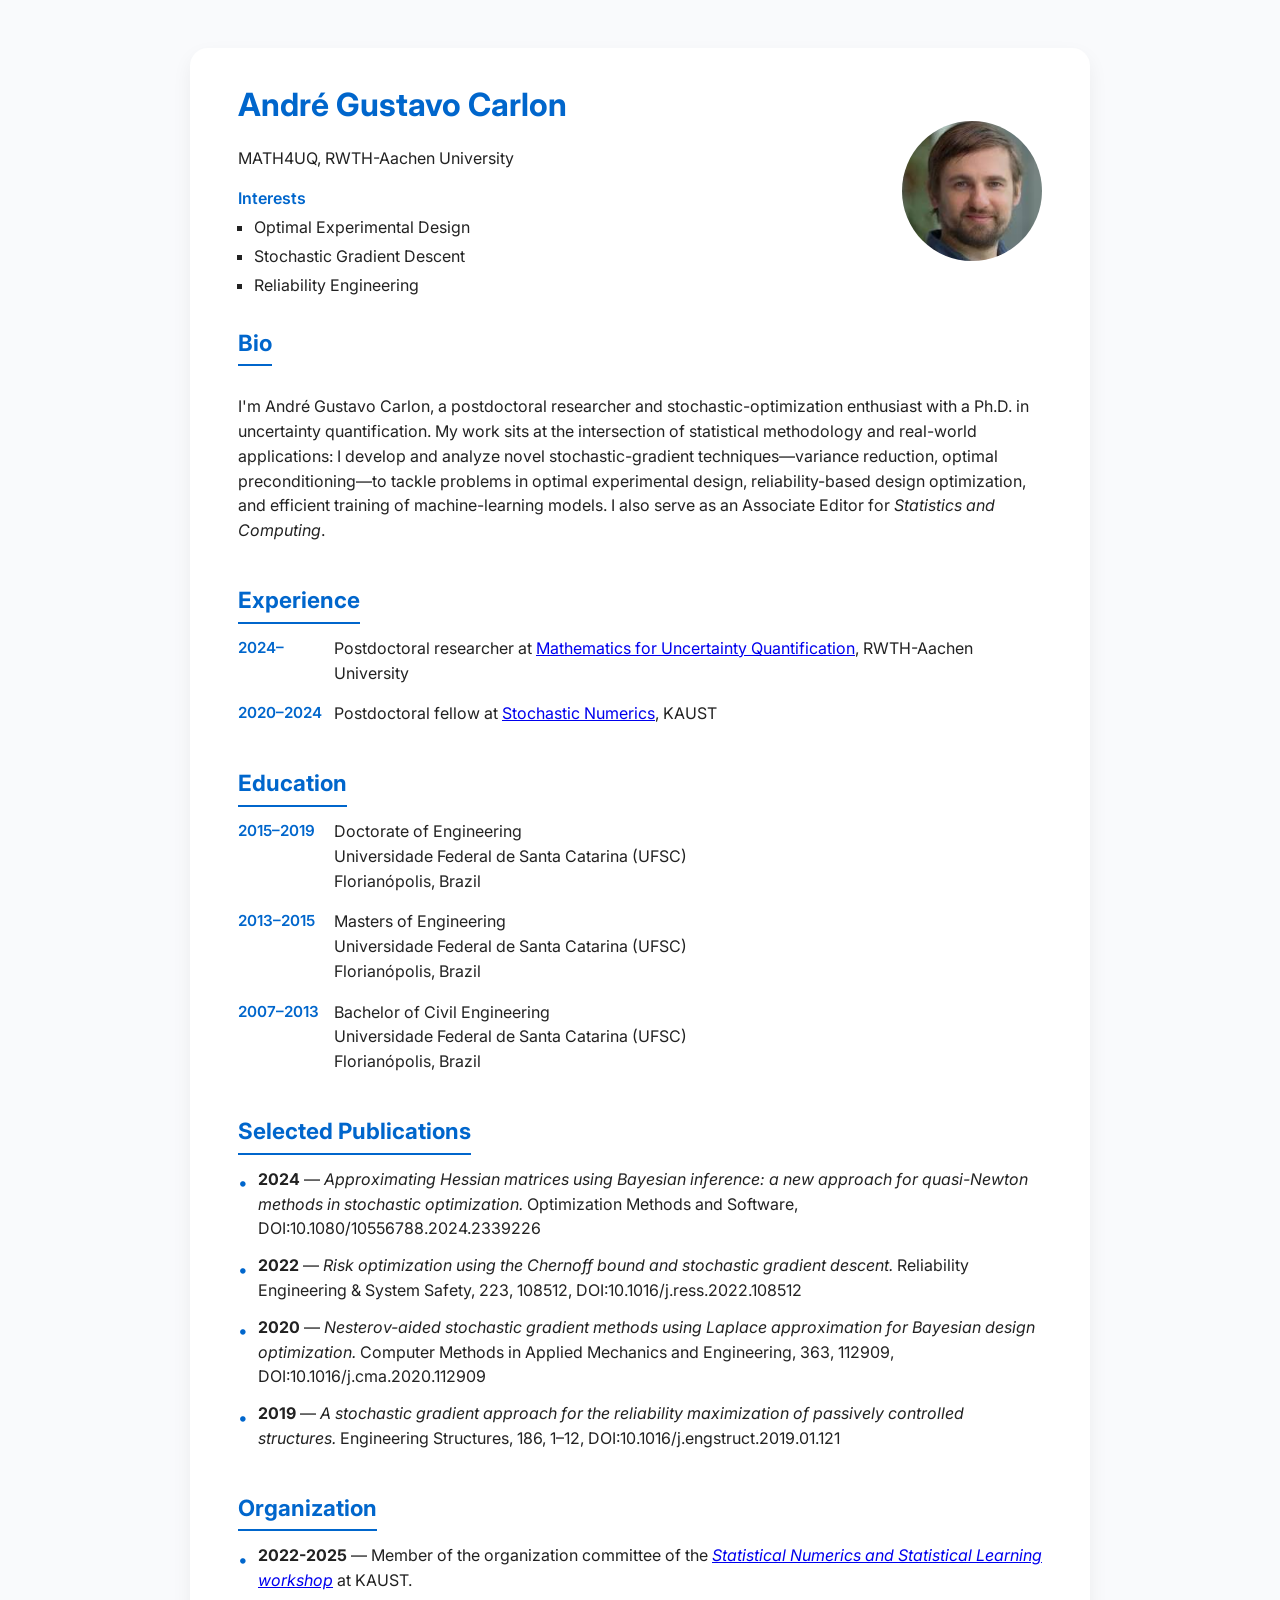
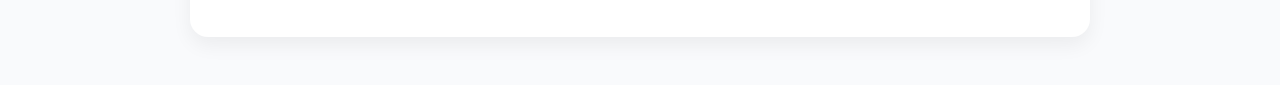
==== index.html @ 10fe613f "Updated!" ====
<!DOCTYPE html>
<html lang="en">
<head>
  <meta charset="UTF-8">
  <title>André Gustavo Carlon</title>
  <link rel="preconnect" href="https://fonts.googleapis.com">
  <link rel="preconnect" href="https://fonts.gstatic.com" crossorigin>
  <link href="https://fonts.googleapis.com/css2?family=Inter:wght@300;400;600&display=swap" rel="stylesheet">
  <style>
    :root {
      --accent: #0066cc;
      --bg: #f9fafc;
      --text: #222;
    }

    * { box-sizing: border-box; }

    body {
      margin: 0;
      font-family: 'Inter', Arial, sans-serif;
      background: var(--bg);
      color: var(--text);
      line-height: 1.55;
    }

    .card {
      max-width: 900px;
      margin: 3rem auto;
      background: #fff;
      padding: 2rem 3rem;
      border-radius: 18px;
      box-shadow: 0 8px 20px rgba(0,0,0,0.06);
    }

    header {
      display: flex;
      align-items: center;
      justify-content: space-between;
      flex-wrap: wrap;
      gap: 1.25rem;
    }

    header img {
      border-radius: 50%;
      width: 140px;
      height: 140px;
      object-fit: cover;
      flex-shrink: 0;
    }

    h1 {
      margin: 0;
      font-size: 2rem;
      color: var(--accent);
    }

    h2 {
      margin-top: 1.5rem;
      margin-bottom: 0.75rem;
      font-size: 1.4rem;
      color: var(--accent);
      border-bottom: 2px solid var(--accent);
      display: inline-block;
      padding-bottom: 0.25rem;
    }

    section:first-of-type h2 {
      margin-top: 0;
    }

    h3.subhead {
      margin: 0.75rem 0 0.25rem;
      font-size: 1rem;
      font-weight: 600;
      color: var(--accent);
    }

    ul.fields {
      margin: 0;
      padding-left: 1rem;
      list-style: square;
    }

    ul.fields li {
      margin: 0.25rem 0;
    }

    section.about {
      margin-top: 1.5rem;
    }

    section.papers ul {
      list-style: none;
      padding: 0;
      margin: 0;
    }

    section.papers li {
      margin-bottom: 0.75rem;
      position: relative;
      padding-left: 1.25rem;
    }

    section.papers li::before {
      content: "\2022";
      position: absolute;
      left: 0;
      top: 0.15rem;
      color: var(--accent);
      font-size: 1.1rem;
    }

    a.doi {
      text-decoration: none;
      color: inherit;
    }

    a.doi:hover {
      color: var(--accent);
      text-decoration: underline;
    }

    section {
      margin-top: 1rem;
    }

    section.experience ul {
      list-style: none;
      padding: 0;
      margin: 0;
    }

    section.experience li {
      margin-bottom: 1rem;
      position: relative;
      padding-left: 6rem;
    }

    section.experience .year {
      position: absolute;
      left: 0;
      top: 0;
      color: var(--accent);
      font-weight: 600;
      font-size: 0.95rem;
    }
  </style>
</head>
<body>
  <div class="card">
    <header>
      <div>
        <h1>André Gustavo Carlon</h1>
        <p>MATH4UQ, RWTH-Aachen University</p>
        <h3 class="subhead">Interests</h3>
        <ul class="fields">
          <li>Optimal Experimental Design</li>
          <li>Stochastic Gradient Descent</li>
          <li>Reliability Engineering</li>
        </ul>
      </div>
      <img src="profile.jpg" alt="Profile photo">
    </header>

    <section class="about">
      <h2>Bio</h2>
      <p>I'm André Gustavo Carlon, a postdoctoral researcher and stochastic-optimization enthusiast with a Ph.D. in uncertainty quantification. My work sits at the intersection of statistical methodology and real-world applications: I develop and analyze novel stochastic-gradient techniques—variance reduction, optimal preconditioning—to tackle problems in optimal experimental design, reliability-based design optimization, and efficient training of machine-learning models. I also serve as an Associate Editor for <em>Statistics and Computing</em>.</p>
    </section>

    <section class="experience">
      <h2>Experience</h2>
      <ul>
        <li>
          <span class="year">2024–</span>
          Postdoctoral researcher at <a href="https://www.uq.rwth-aachen.de/cms/~eibnp/uq/?lidx=1" target="_blank" rel="noopener noreferrer">Mathematics for Uncertainty Quantification</a>, RWTH-Aachen University
        </li>
        <li>
          <span class="year">2020–2024</span>
          Postdoctoral fellow at <a href="https://stochnum.kaust.edu.sa/" target="_blank" rel="noopener noreferrer">Stochastic Numerics</a>, KAUST
        </li>
      </ul>
    </section>

    <section class="experience">
      <h2>Education</h2>
      <ul>
        <li>
          <span class="year">2015–2019</span>
          Doctorate of Engineering<br>
          Universidade Federal de Santa Catarina (UFSC)<br>
          Florianópolis, Brazil
        </li>
        <li>
          <span class="year">2013–2015</span>
          Masters of Engineering<br>
          Universidade Federal de Santa Catarina (UFSC)<br>
          Florianópolis, Brazil
        </li>
        <li>
          <span class="year">2007–2013</span>
          Bachelor of Civil Engineering<br>
          Universidade Federal de Santa Catarina (UFSC)<br>
          Florianópolis, Brazil
        </li>
      </ul>
    </section>

    <section class="papers">
      <h2>Selected Publications</h2>
      <ul>
        <li><strong>2024</strong> — <em>Approximating Hessian matrices using Bayesian inference: a new approach for quasi-Newton methods in stochastic optimization.</em> <span class="journal">Optimization Methods and Software</span>, <a class="doi" href="https://doi.org/10.1080/10556788.2024.2339226" target="_blank" rel="noopener noreferrer">DOI:10.1080/10556788.2024.2339226</a></li>
        <li><strong>2022</strong> — <em>Risk optimization using the Chernoff bound and stochastic gradient descent.</em> <span class="journal">Reliability Engineering &amp; System Safety</span>, 223, 108512, <a class="doi" href="https://doi.org/10.1016/j.ress.2022.108512" target="_blank" rel="noopener noreferrer">DOI:10.1016/j.ress.2022.108512</a></li>
        <li><strong>2020</strong> — <em>Nesterov-aided stochastic gradient methods using Laplace approximation for Bayesian design optimization.</em> <span class="journal">Computer Methods in Applied Mechanics and Engineering</span>, 363, 112909, <a class="doi" href="https://doi.org/10.1016/j.cma.2020.112909" target="_blank" rel="noopener noreferrer">DOI:10.1016/j.cma.2020.112909</a></li>
        <li><strong>2019</strong> — <em>A stochastic gradient approach for the reliability maximization of passively controlled structures.</em> <span class="journal">Engineering Structures</span>, 186, 1–12, <a class="doi" href="https://doi.org/10.1016/j.engstruct.2019.01.121" target="_blank" rel="noopener noreferrer">DOI:10.1016/j.engstruct.2019.01.121</a></li>
      </ul>
    </section>

    <section class="papers">
      <h2>Organization</h2>
      <ul>
        <li><strong>2022-2025</strong> — Member of the organization committee of the <a href="https://cemse.kaust.edu.sa/events/by-type/workshop/2025/05/18/stochastic-numerics-and-statistical-learning-theory-and" target="_blank" rel="noopener noreferrer"><em>Statistical Numerics and Statistical Learning workshop</em></a> at KAUST.</li>
      </ul>
    </section>
  </div>
</body>
</html>
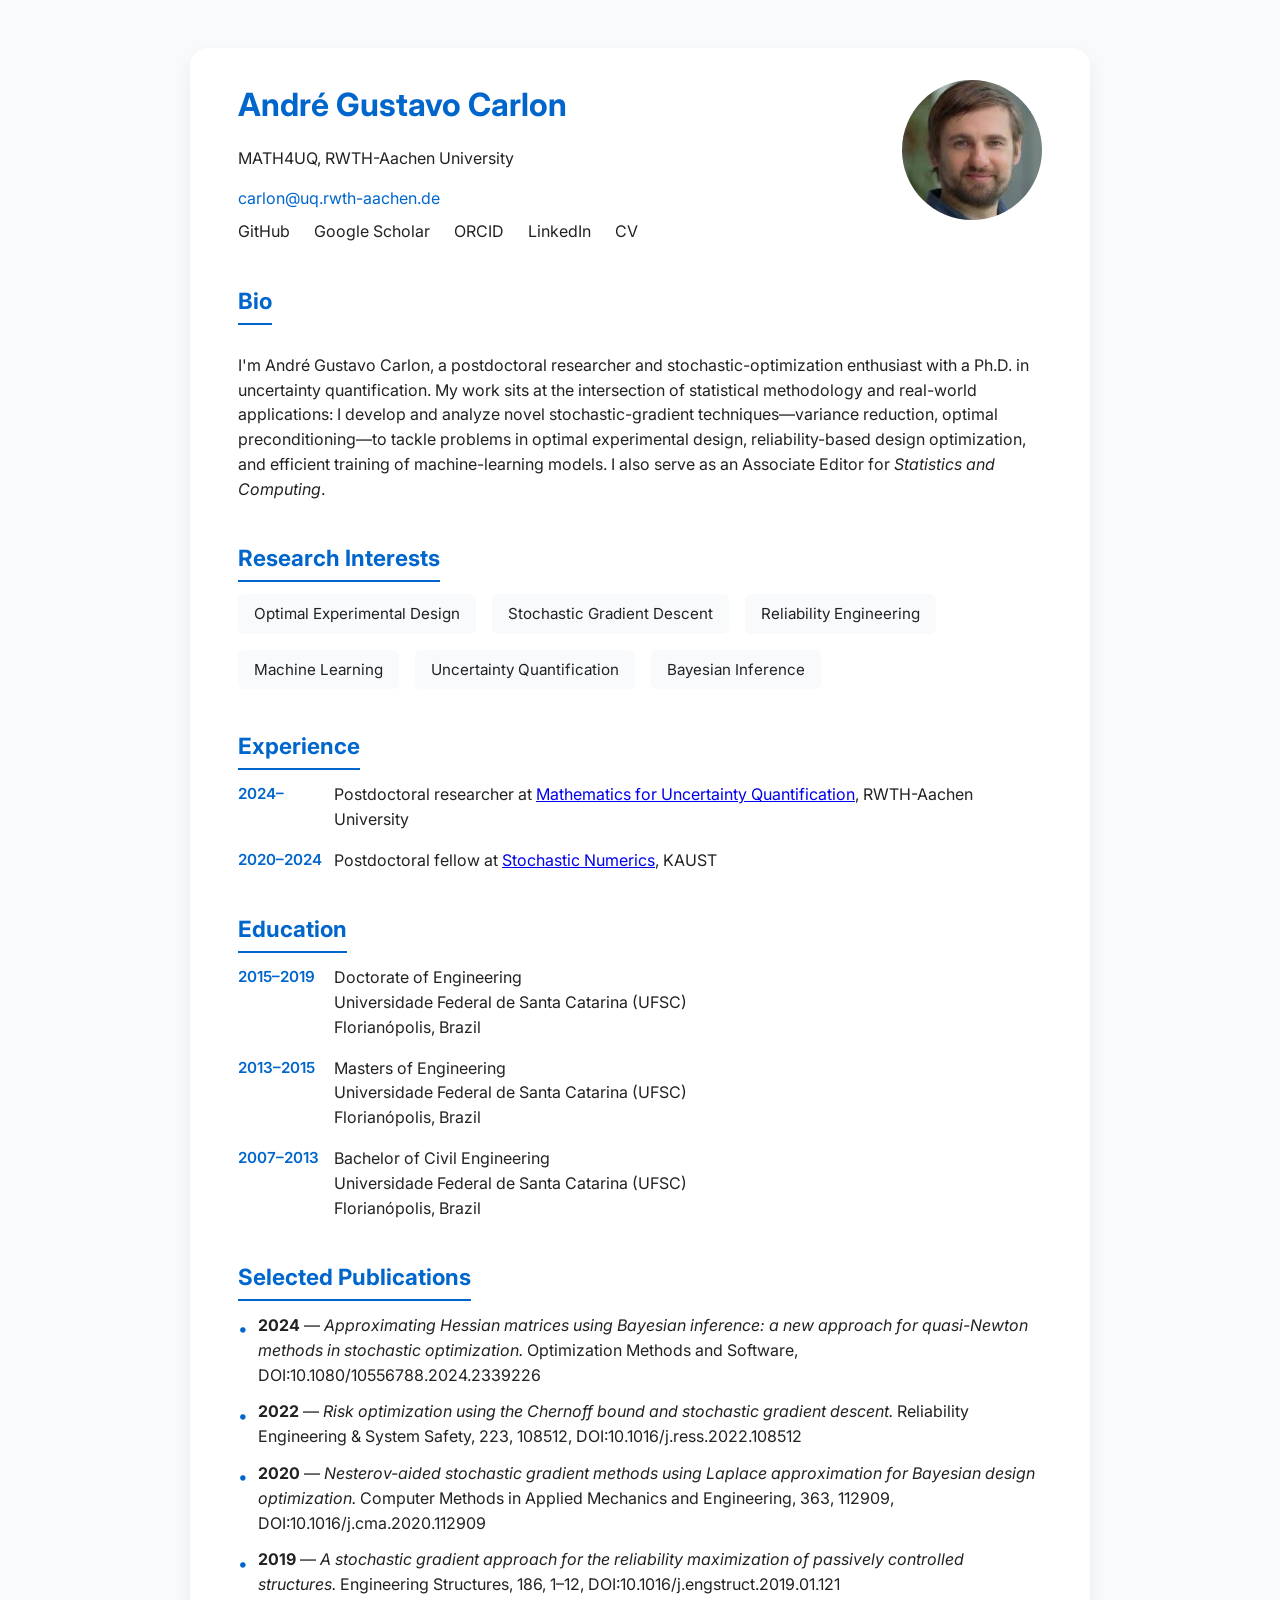
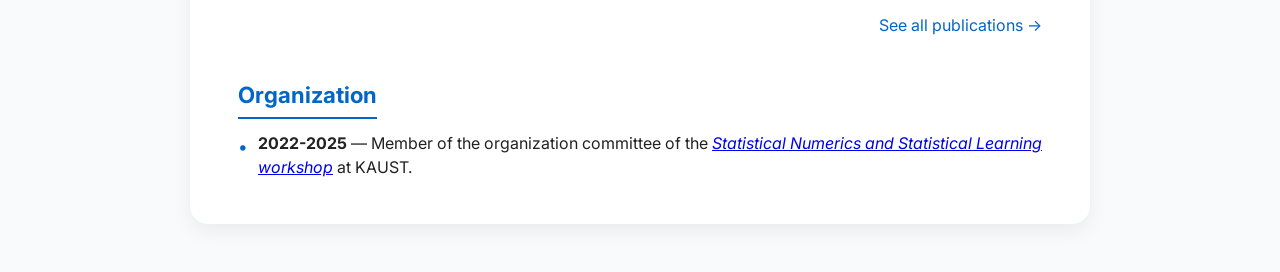
==== commit a2a88fa3: "Updated" ====
--- a/index.html
+++ b/index.html
@@ -2,7 +2,15 @@
 <html lang="en">
 <head>
   <meta charset="UTF-8">
-  <title>André Gustavo Carlon</title>
+  <title>André G. Carlon – Postdoc, RWTH Aachen</title>
+  <meta name="description" content="Postdoctoral researcher in uncertainty quantification and stochastic optimization at RWTH Aachen University. Working on optimal experimental design, reliability engineering, and machine learning.">
+  
+  <!-- Open Graph tags -->
+  <meta property="og:title" content="André G. Carlon – Postdoc, RWTH Aachen">
+  <meta property="og:description" content="Postdoctoral researcher in uncertainty quantification and stochastic optimization at RWTH Aachen University.">
+  <meta property="og:type" content="website">
+  <meta property="og:url" content="https://agcarlon.github.io">
+  
   <link rel="preconnect" href="https://fonts.googleapis.com">
   <link rel="preconnect" href="https://fonts.gstatic.com" crossorigin>
   <link href="https://fonts.googleapis.com/css2?family=Inter:wght@300;400;600&display=swap" rel="stylesheet">
@@ -34,7 +42,7 @@
 
     header {
       display: flex;
-      align-items: center;
+      align-items: flex-start;
       justify-content: space-between;
       flex-wrap: wrap;
       gap: 1.25rem;
@@ -142,6 +150,86 @@
       top: 0;
       color: var(--accent);
       font-weight: 600;
+      font-size: 0.95rem;
+    }
+
+    .see-all {
+      margin-top: 1rem;
+      text-align: right;
+    }
+
+    .see-all a {
+      color: var(--accent);
+      text-decoration: none;
+    }
+
+    .see-all a:hover {
+      text-decoration: underline;
+    }
+
+    .contact {
+      margin-top: 2rem;
+      padding-top: 1rem;
+      border-top: 1px solid #eee;
+    }
+
+    .contact-links {
+      margin: 1rem 0;
+    }
+
+    .contact-link {
+      color: var(--accent);
+      text-decoration: none;
+      display: block;
+      margin-bottom: 0.5rem;
+    }
+
+    .contact-link:hover {
+      text-decoration: underline;
+    }
+
+    .social-links {
+      display: flex;
+      gap: 1.5rem;
+      flex-wrap: wrap;
+    }
+
+    .social-links a {
+      color: var(--text);
+      text-decoration: none;
+    }
+
+    .social-links a:hover {
+      color: var(--accent);
+    }
+
+    .cv-button {
+      display: inline-block;
+      padding: 0.75rem 1.5rem;
+      background: var(--accent);
+      color: white;
+      text-decoration: none;
+      border-radius: 6px;
+      font-weight: 500;
+    }
+
+    .cv-button:hover {
+      background: #0052a3;
+    }
+
+    section.interests ul {
+      list-style: none;
+      padding: 0;
+      margin: 0;
+      display: flex;
+      flex-wrap: wrap;
+      gap: 1rem;
+    }
+
+    section.interests li {
+      background: var(--bg);
+      padding: 0.5rem 1rem;
+      border-radius: 6px;
       font-size: 0.95rem;
     }
   </style>
@@ -152,12 +240,16 @@
       <div>
         <h1>André Gustavo Carlon</h1>
         <p>MATH4UQ, RWTH-Aachen University</p>
-        <h3 class="subhead">Interests</h3>
-        <ul class="fields">
-          <li>Optimal Experimental Design</li>
-          <li>Stochastic Gradient Descent</li>
-          <li>Reliability Engineering</li>
-        </ul>
+        <div class="contact-links">
+          <a href="mailto:carlon@uq.rwth-aachen.de" class="contact-link">carlon@uq.rwth-aachen.de</a>
+          <div class="social-links">
+            <a href="https://github.com/agcarlon/" target="_blank" rel="noopener noreferrer" title="GitHub">GitHub</a>
+            <a href="https://scholar.google.com/citations?user=LSM7_24AAAAJ&hl=en" target="_blank" rel="noopener noreferrer" title="Google Scholar">Google Scholar</a>
+            <a href="https://orcid.org/0000-0002-6252-0883" target="_blank" rel="noopener noreferrer" title="ORCID">ORCID</a>
+            <a href="https://www.linkedin.com/in/andré-gustavo-carlon-2813b9276" target="_blank" rel="noopener noreferrer" title="LinkedIn">LinkedIn</a>
+            <a href="cv_carlon.pdf" download title="Download CV">CV</a>
+          </div>
+        </div>
       </div>
       <img src="profile.jpg" alt="Profile photo">
     </header>
@@ -165,6 +257,18 @@
     <section class="about">
       <h2>Bio</h2>
       <p>I'm André Gustavo Carlon, a postdoctoral researcher and stochastic-optimization enthusiast with a Ph.D. in uncertainty quantification. My work sits at the intersection of statistical methodology and real-world applications: I develop and analyze novel stochastic-gradient techniques—variance reduction, optimal preconditioning—to tackle problems in optimal experimental design, reliability-based design optimization, and efficient training of machine-learning models. I also serve as an Associate Editor for <em>Statistics and Computing</em>.</p>
+    </section>
+
+    <section class="interests">
+      <h2>Research Interests</h2>
+      <ul>
+        <li>Optimal Experimental Design</li>
+        <li>Stochastic Gradient Descent</li>
+        <li>Reliability Engineering</li>
+        <li>Machine Learning</li>
+        <li>Uncertainty Quantification</li>
+        <li>Bayesian Inference</li>
+      </ul>
     </section>
 
     <section class="experience">
@@ -213,6 +317,7 @@
         <li><strong>2020</strong> — <em>Nesterov-aided stochastic gradient methods using Laplace approximation for Bayesian design optimization.</em> <span class="journal">Computer Methods in Applied Mechanics and Engineering</span>, 363, 112909, <a class="doi" href="https://doi.org/10.1016/j.cma.2020.112909" target="_blank" rel="noopener noreferrer">DOI:10.1016/j.cma.2020.112909</a></li>
         <li><strong>2019</strong> — <em>A stochastic gradient approach for the reliability maximization of passively controlled structures.</em> <span class="journal">Engineering Structures</span>, 186, 1–12, <a class="doi" href="https://doi.org/10.1016/j.engstruct.2019.01.121" target="_blank" rel="noopener noreferrer">DOI:10.1016/j.engstruct.2019.01.121</a></li>
       </ul>
+      <p class="see-all"><a href="publications.html">See all publications →</a></p>
     </section>
 
     <section class="papers">
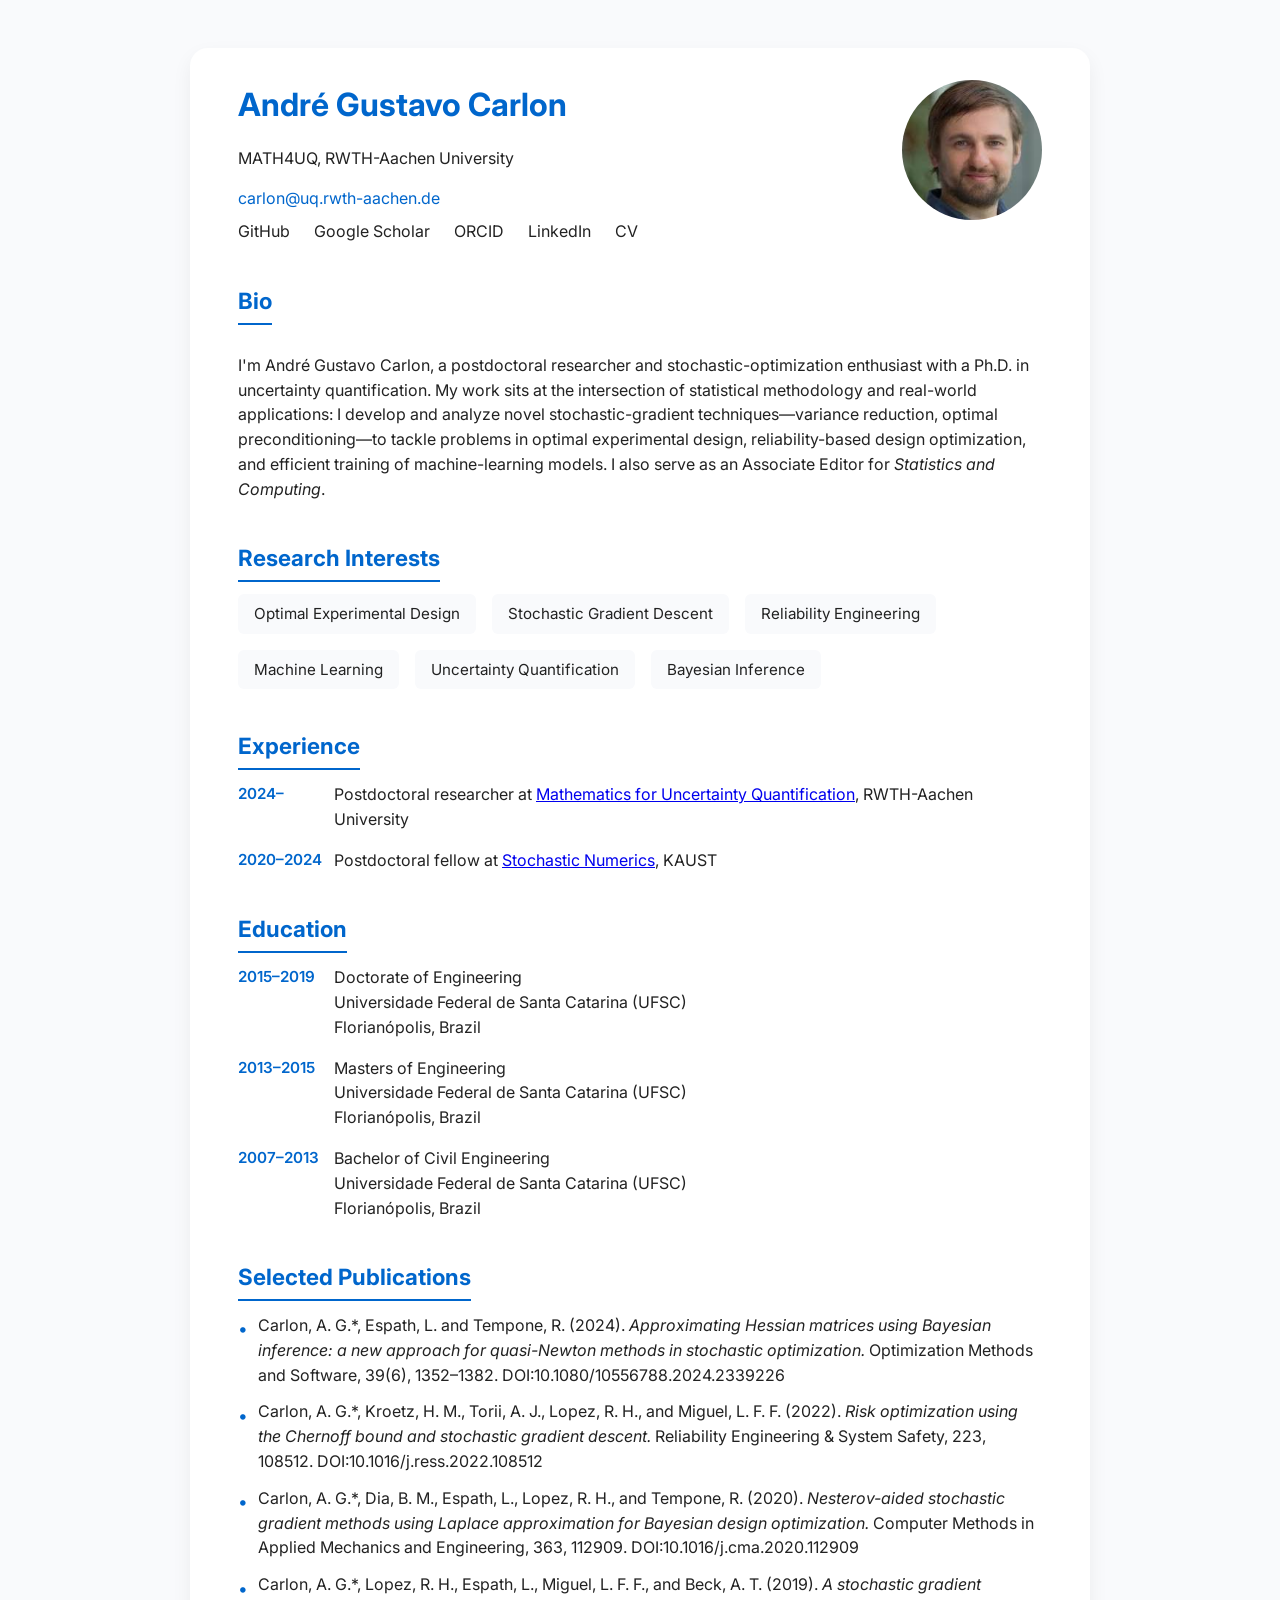
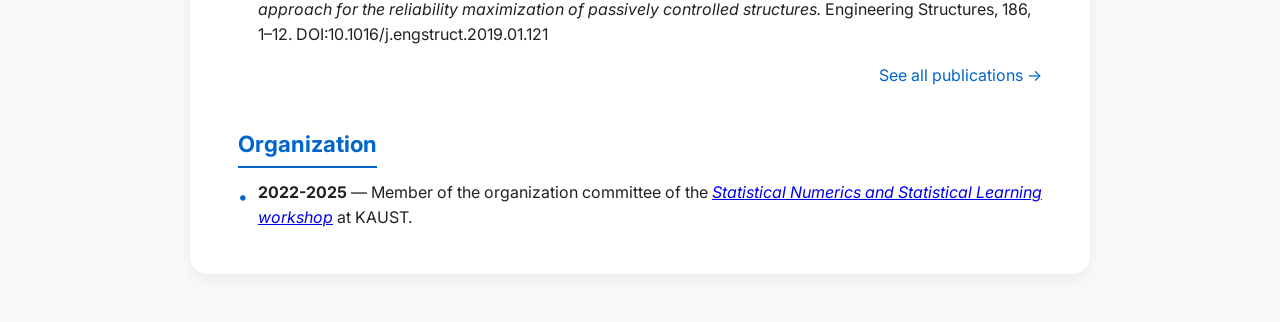
==== commit d5d85dd2: "polishing" ====
--- a/index.html
+++ b/index.html
@@ -312,10 +312,30 @@
     <section class="papers">
       <h2>Selected Publications</h2>
       <ul>
-        <li><strong>2024</strong> — <em>Approximating Hessian matrices using Bayesian inference: a new approach for quasi-Newton methods in stochastic optimization.</em> <span class="journal">Optimization Methods and Software</span>, <a class="doi" href="https://doi.org/10.1080/10556788.2024.2339226" target="_blank" rel="noopener noreferrer">DOI:10.1080/10556788.2024.2339226</a></li>
-        <li><strong>2022</strong> — <em>Risk optimization using the Chernoff bound and stochastic gradient descent.</em> <span class="journal">Reliability Engineering &amp; System Safety</span>, 223, 108512, <a class="doi" href="https://doi.org/10.1016/j.ress.2022.108512" target="_blank" rel="noopener noreferrer">DOI:10.1016/j.ress.2022.108512</a></li>
-        <li><strong>2020</strong> — <em>Nesterov-aided stochastic gradient methods using Laplace approximation for Bayesian design optimization.</em> <span class="journal">Computer Methods in Applied Mechanics and Engineering</span>, 363, 112909, <a class="doi" href="https://doi.org/10.1016/j.cma.2020.112909" target="_blank" rel="noopener noreferrer">DOI:10.1016/j.cma.2020.112909</a></li>
-        <li><strong>2019</strong> — <em>A stochastic gradient approach for the reliability maximization of passively controlled structures.</em> <span class="journal">Engineering Structures</span>, 186, 1–12, <a class="doi" href="https://doi.org/10.1016/j.engstruct.2019.01.121" target="_blank" rel="noopener noreferrer">DOI:10.1016/j.engstruct.2019.01.121</a></li>
+        <li>
+          <span class="author">Carlon, A. G.</span>*, Espath, L. and Tempone, R. (2024). 
+          <em>Approximating Hessian matrices using Bayesian inference: a new approach for quasi-Newton methods in stochastic optimization.</em> 
+          <span class="journal">Optimization Methods and Software</span>, 39(6), 1352–1382.
+          <a class="doi" href="https://doi.org/10.1080/10556788.2024.2339226" target="_blank" rel="noopener noreferrer">DOI:10.1080/10556788.2024.2339226</a>
+        </li>
+        <li>
+          <span class="author">Carlon, A. G.</span>*, Kroetz, H. M., Torii, A. J., Lopez, R. H., and Miguel, L. F. F. (2022).
+          <em>Risk optimization using the Chernoff bound and stochastic gradient descent.</em>
+          <span class="journal">Reliability Engineering & System Safety</span>, 223, 108512.
+          <a class="doi" href="https://doi.org/10.1016/j.ress.2022.108512" target="_blank" rel="noopener noreferrer">DOI:10.1016/j.ress.2022.108512</a>
+        </li>
+        <li>
+          <span class="author">Carlon, A. G.</span>*, Dia, B. M., Espath, L., Lopez, R. H., and Tempone, R. (2020).
+          <em>Nesterov-aided stochastic gradient methods using Laplace approximation for Bayesian design optimization.</em>
+          <span class="journal">Computer Methods in Applied Mechanics and Engineering</span>, 363, 112909.
+          <a class="doi" href="https://doi.org/10.1016/j.cma.2020.112909" target="_blank" rel="noopener noreferrer">DOI:10.1016/j.cma.2020.112909</a>
+        </li>
+        <li>
+          <span class="author">Carlon, A. G.</span>*, Lopez, R. H., Espath, L., Miguel, L. F. F., and Beck, A. T. (2019).
+          <em>A stochastic gradient approach for the reliability maximization of passively controlled structures.</em>
+          <span class="journal">Engineering Structures</span>, 186, 1–12.
+          <a class="doi" href="https://doi.org/10.1016/j.engstruct.2019.01.121" target="_blank" rel="noopener noreferrer">DOI:10.1016/j.engstruct.2019.01.121</a>
+        </li>
       </ul>
       <p class="see-all"><a href="publications.html">See all publications →</a></p>
     </section>
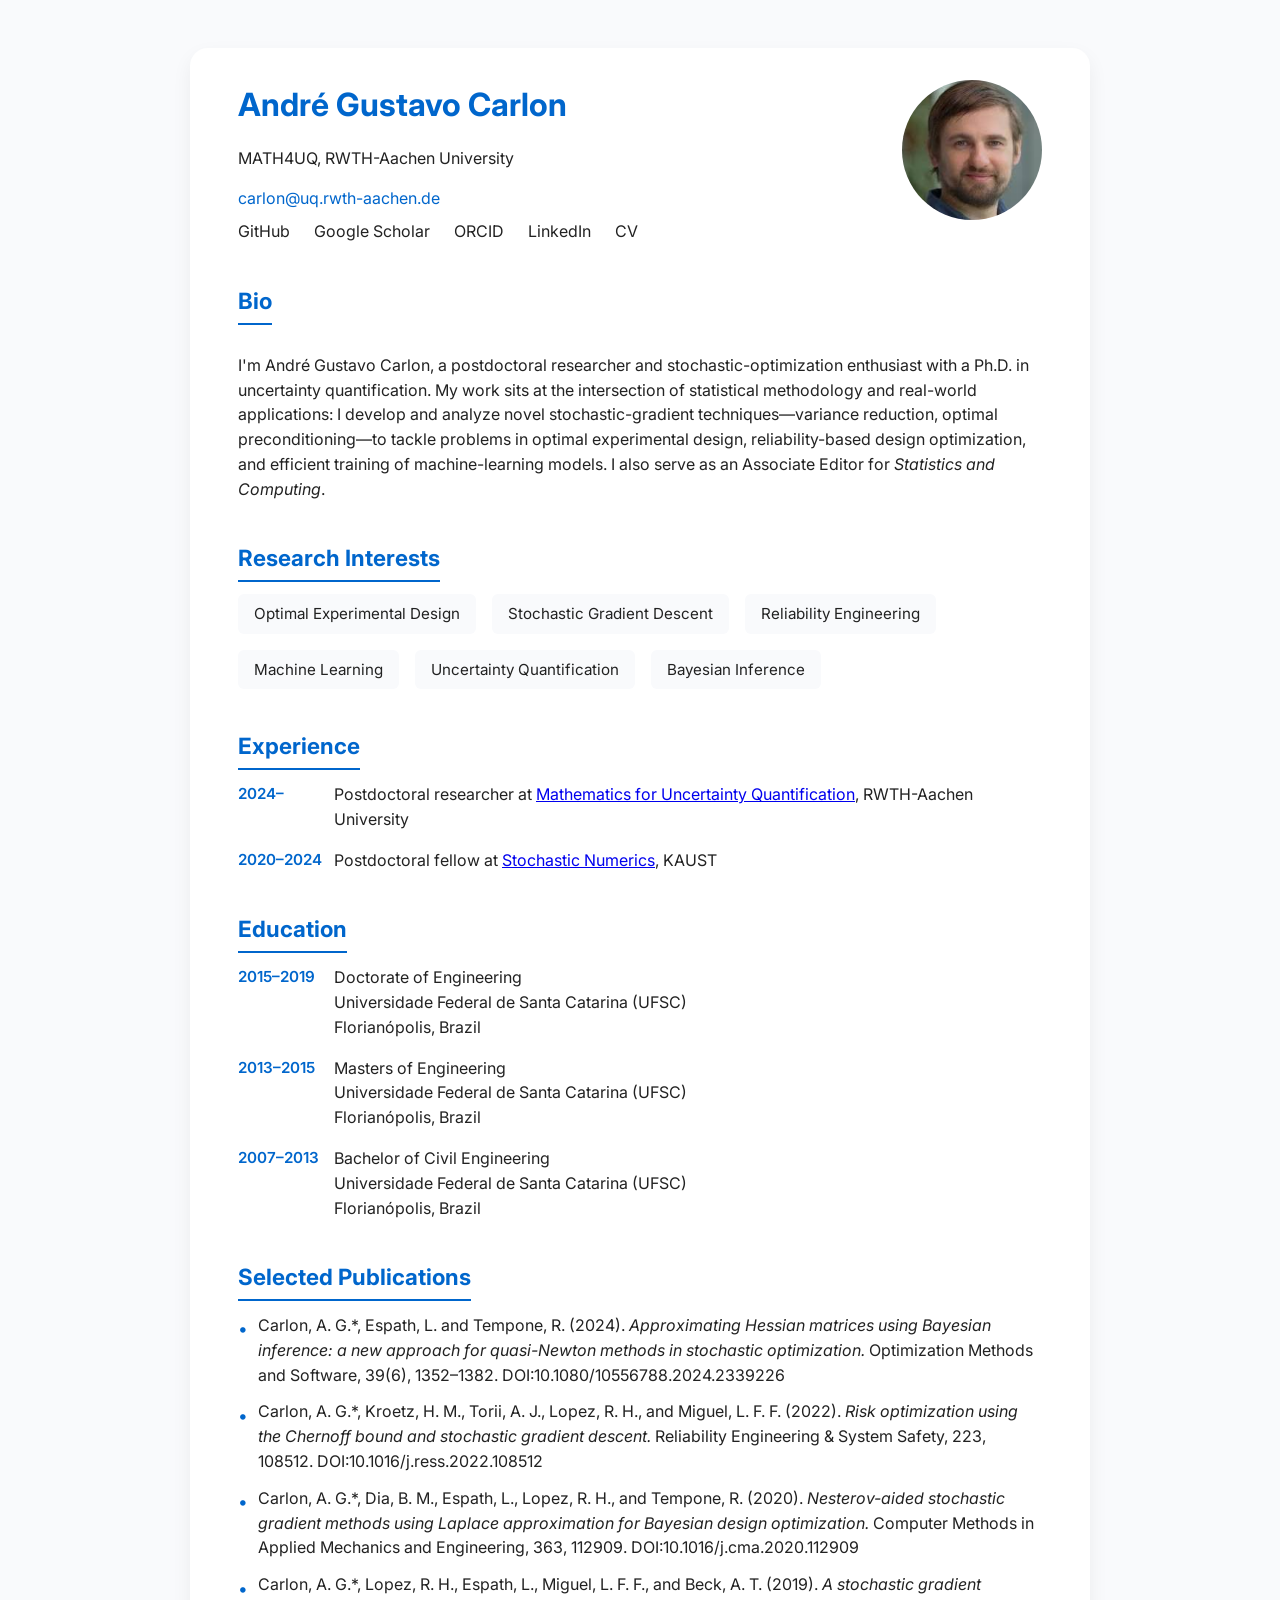
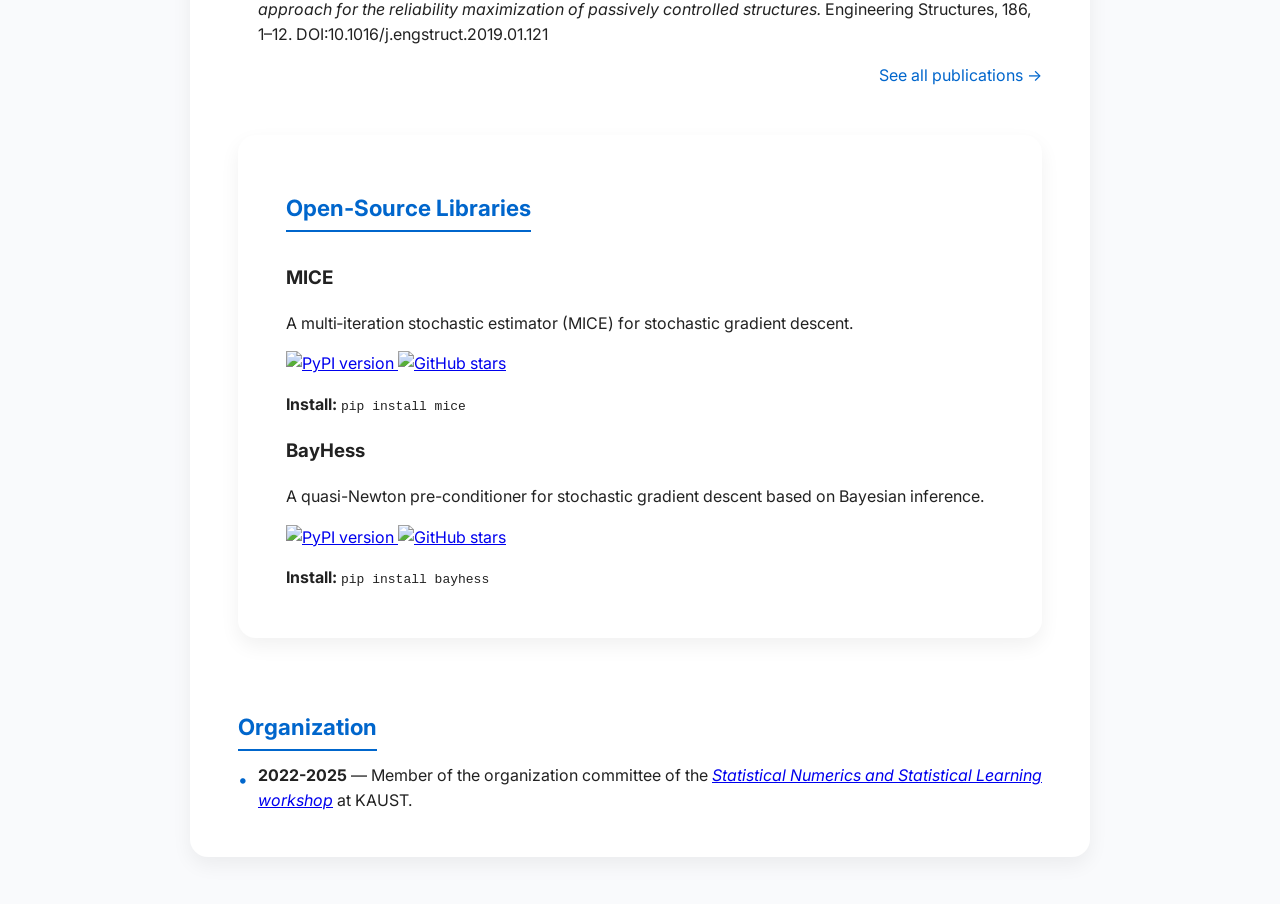
==== commit 49d47ac8: "Updates" ====
--- a/index.html
+++ b/index.html
@@ -340,6 +340,45 @@
       <p class="see-all"><a href="publications.html">See all publications →</a></p>
     </section>
 
+    <section id="toolkits" class="card">
+      <h2>Open-Source Libraries</h2>
+      <div class="toolkit-list">
+        <!-- MICE Toolkit -->
+        <div class="toolkit-item">
+          <h3>MICE</h3>
+          <p>A multi‐iteration stochastic estimator (MICE) for stochastic gradient descent.</p>
+          <p>
+            <!-- PyPI badge -->
+            <a href="https://pypi.org/project/mice/">
+              <img src="https://img.shields.io/pypi/v/mice.svg" alt="PyPI version">
+            </a>
+            <!-- GitHub link -->
+            <a href="https://github.com/agcarlon/mice/">
+              <img src="https://img.shields.io/github/stars/agcarlon/mice.svg?label=GitHub%20stars" alt="GitHub stars">
+            </a>
+          </p>
+          <p><strong>Install:</strong> <code>pip install mice</code></p>
+        </div>
+    
+        <!-- BayHess Toolkit -->
+        <div class="toolkit-item">
+          <h3>BayHess</h3>
+          <p>A quasi-Newton pre-conditioner for stochastic gradient descent based on Bayesian inference.</p>
+          <p>
+            <!-- PyPI badge -->
+            <a href="https://pypi.org/project/bayhess/">
+              <img src="https://img.shields.io/pypi/v/bayhess.svg" alt="PyPI version">
+            </a>
+            <!-- GitHub link -->
+            <a href="https://github.com/agcarlon/bayhess/">
+              <img src="https://img.shields.io/github/stars/agcarlon/bayhess.svg?label=GitHub%20stars" alt="GitHub stars">
+            </a>
+          </p>
+          <p><strong>Install:</strong> <code>pip install bayhess</code></p>
+        </div>
+      </div>
+    </section>
+
     <section class="papers">
       <h2>Organization</h2>
       <ul>
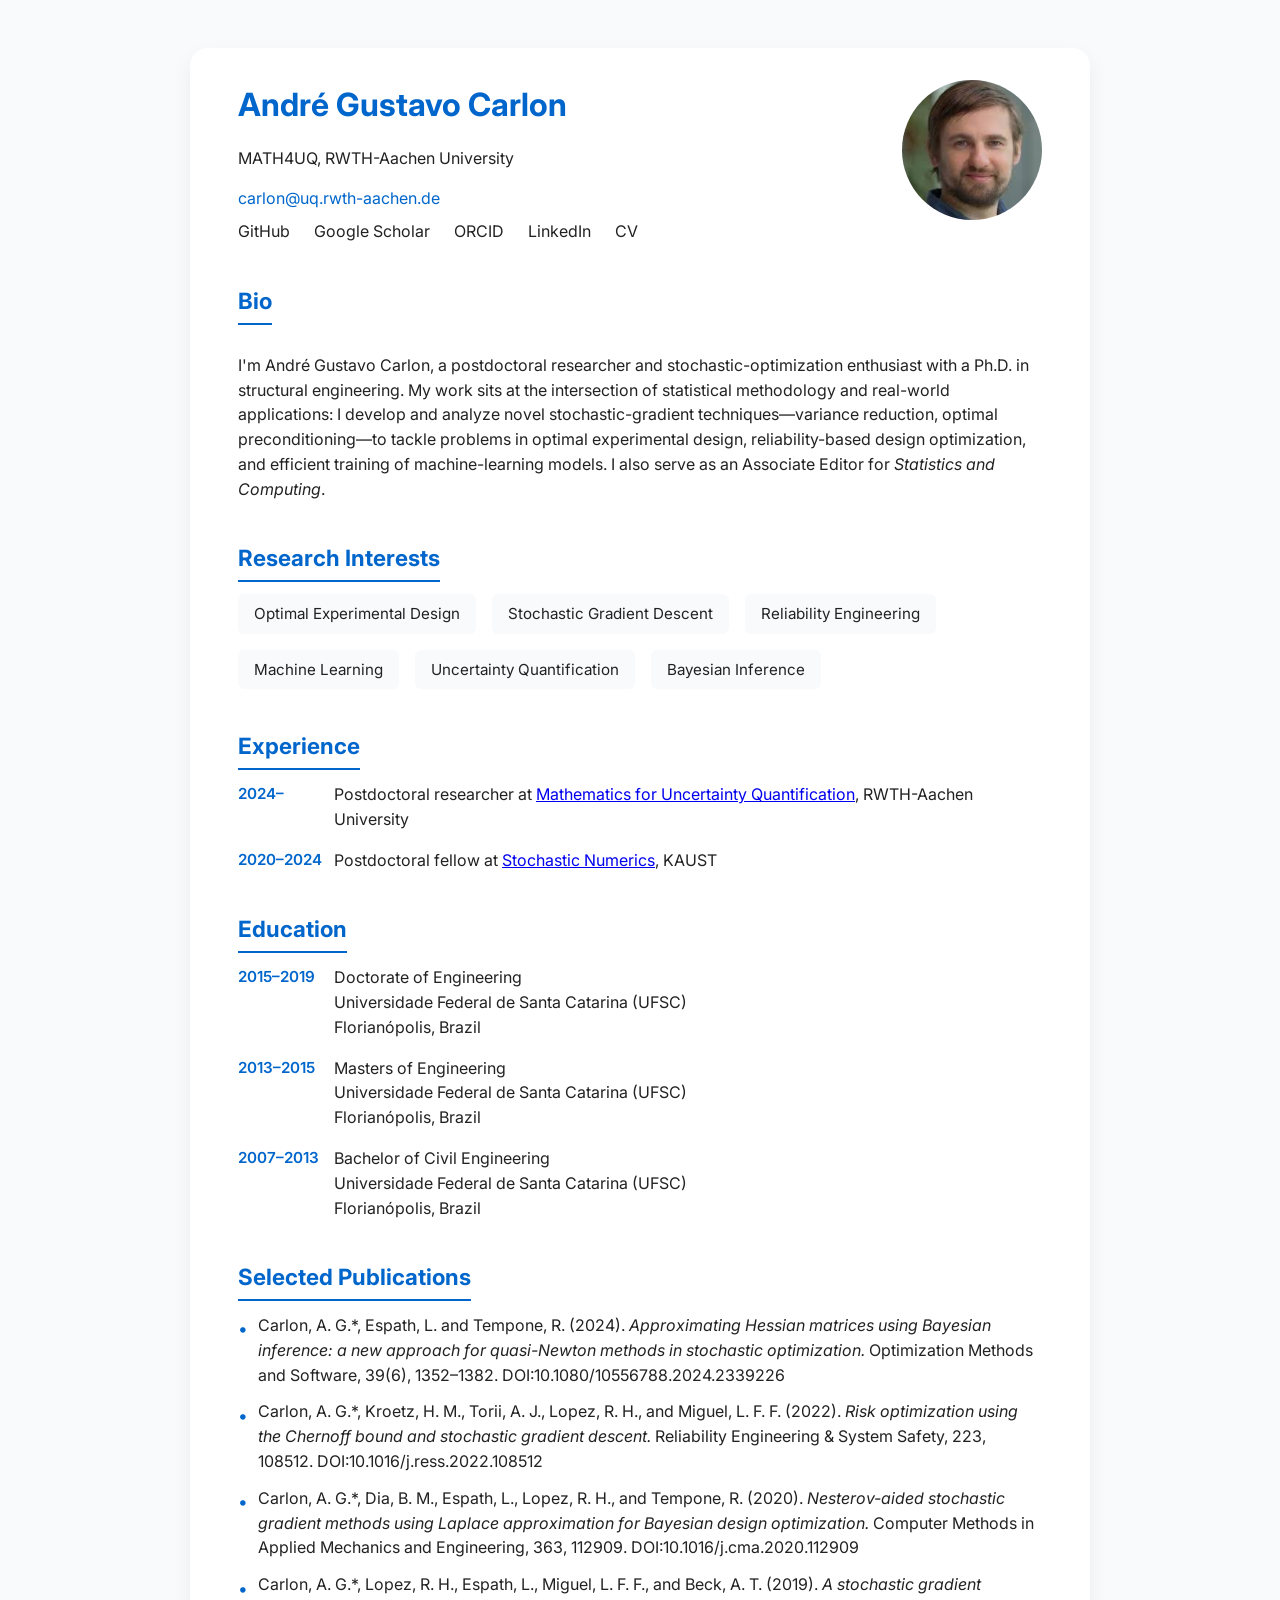
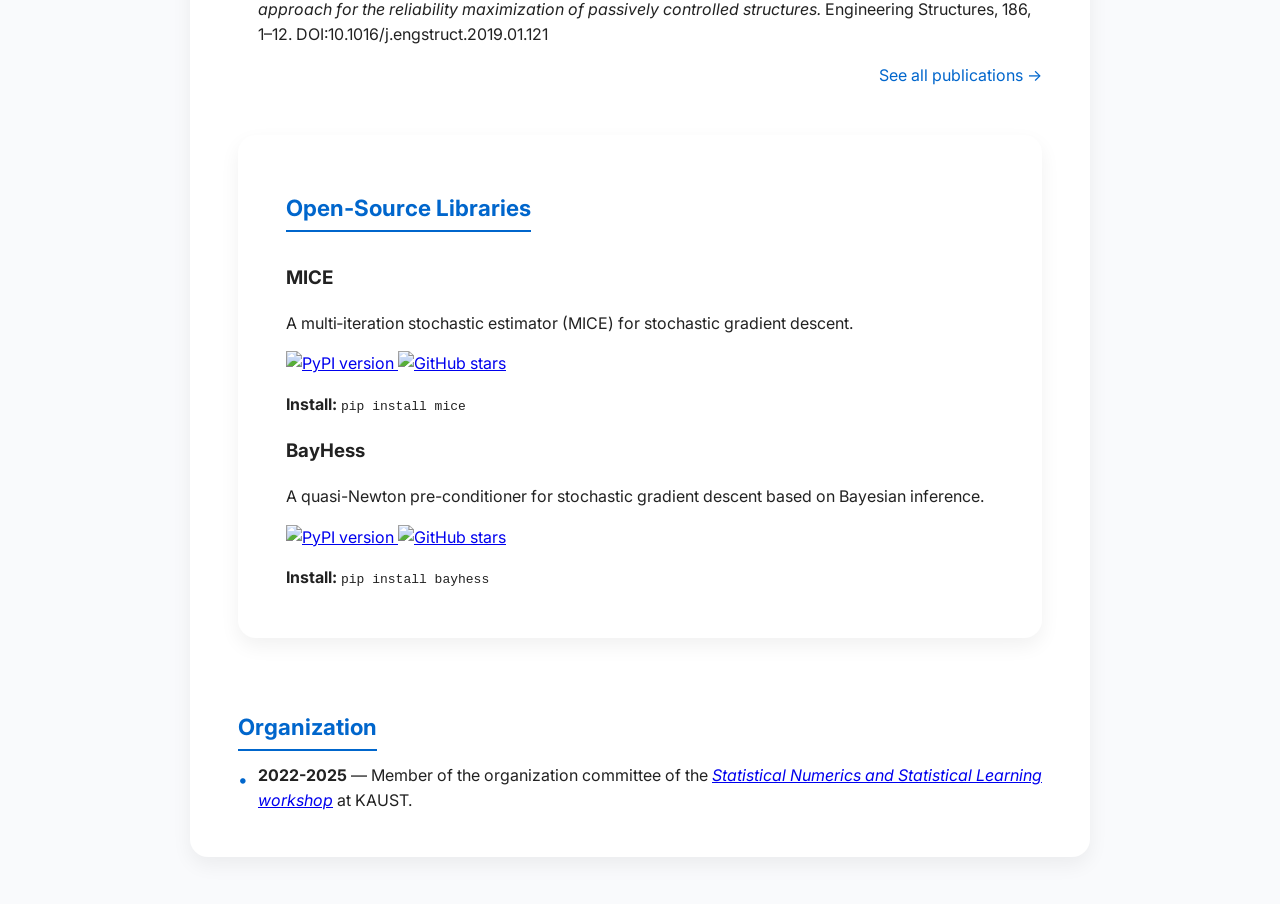
==== commit 35a07206: "updates" ====
--- a/index.html
+++ b/index.html
@@ -256,7 +256,7 @@
 
     <section class="about">
       <h2>Bio</h2>
-      <p>I'm André Gustavo Carlon, a postdoctoral researcher and stochastic-optimization enthusiast with a Ph.D. in uncertainty quantification. My work sits at the intersection of statistical methodology and real-world applications: I develop and analyze novel stochastic-gradient techniques—variance reduction, optimal preconditioning—to tackle problems in optimal experimental design, reliability-based design optimization, and efficient training of machine-learning models. I also serve as an Associate Editor for <em>Statistics and Computing</em>.</p>
+      <p>I'm André Gustavo Carlon, a postdoctoral researcher and stochastic-optimization enthusiast with a Ph.D. in structural engineering. My work sits at the intersection of statistical methodology and real-world applications: I develop and analyze novel stochastic-gradient techniques—variance reduction, optimal preconditioning—to tackle problems in optimal experimental design, reliability-based design optimization, and efficient training of machine-learning models. I also serve as an Associate Editor for <em>Statistics and Computing</em>.</p>
     </section>
 
     <section class="interests">
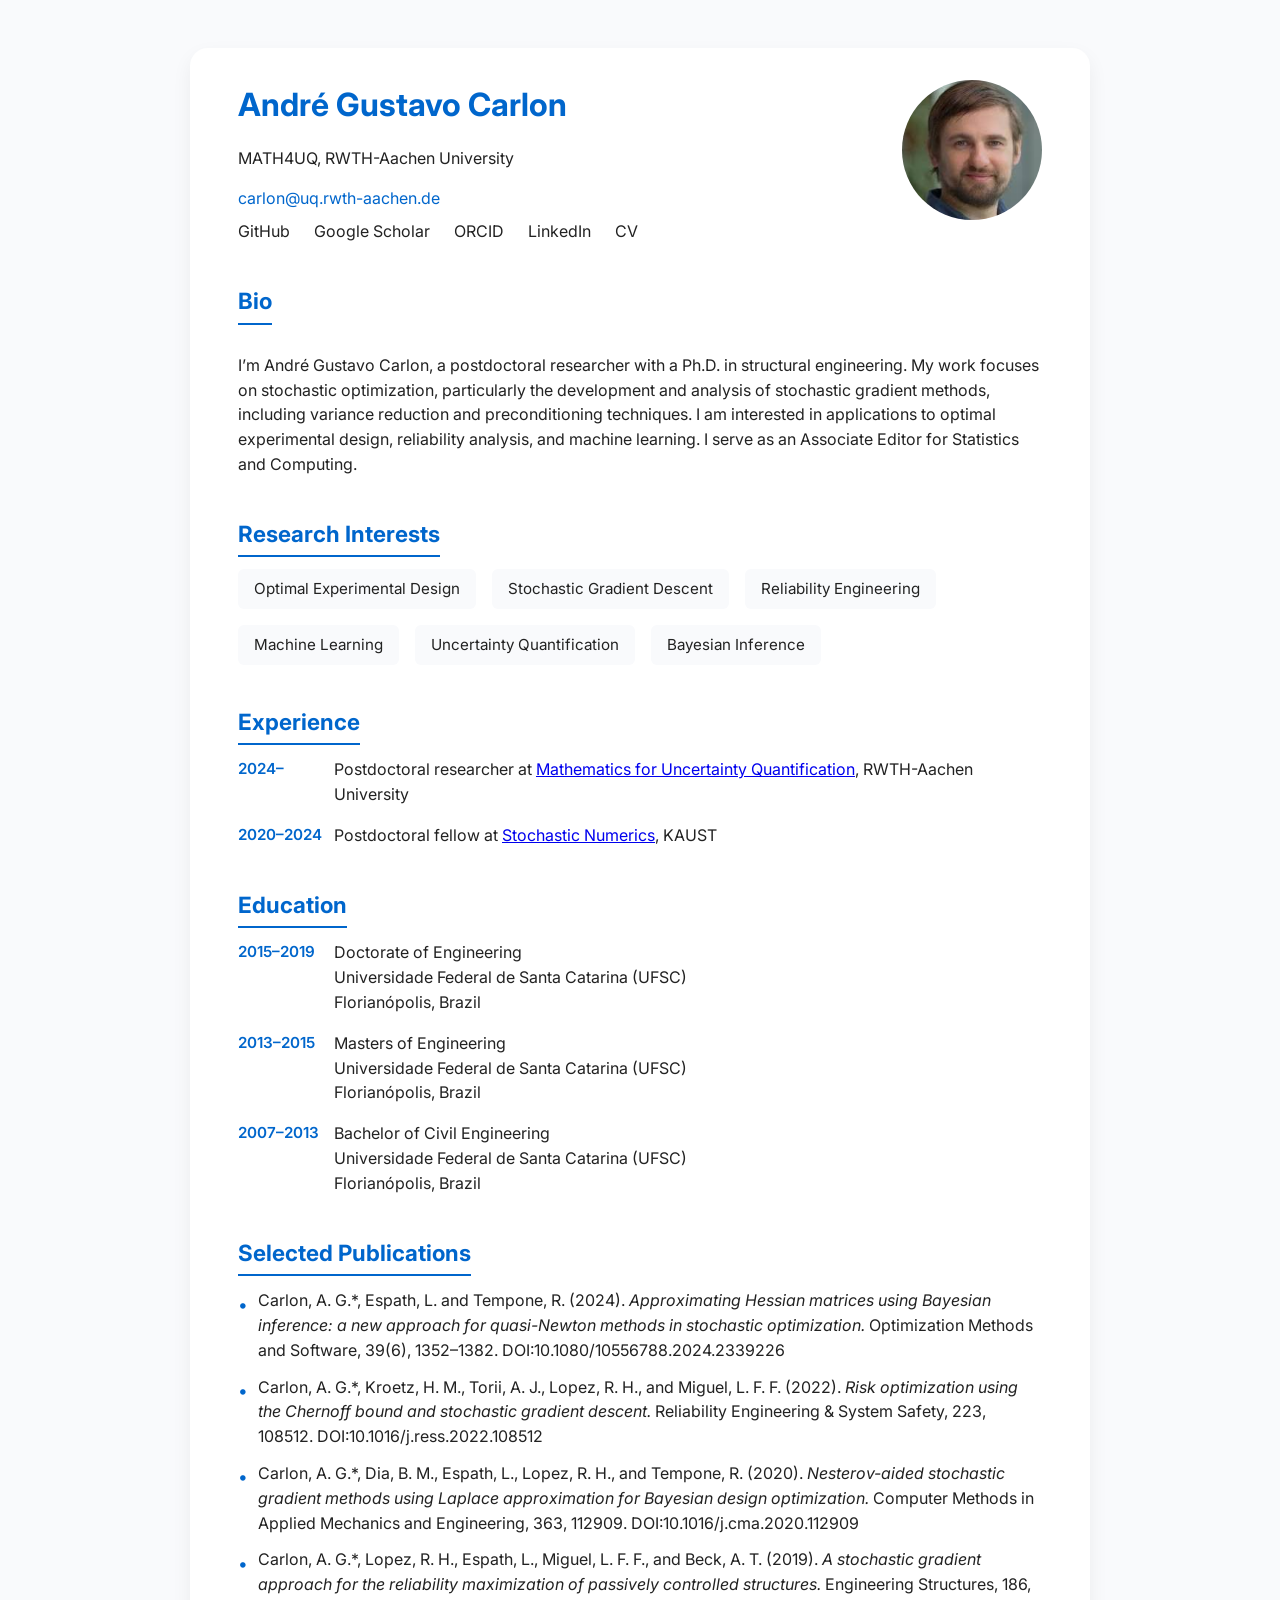
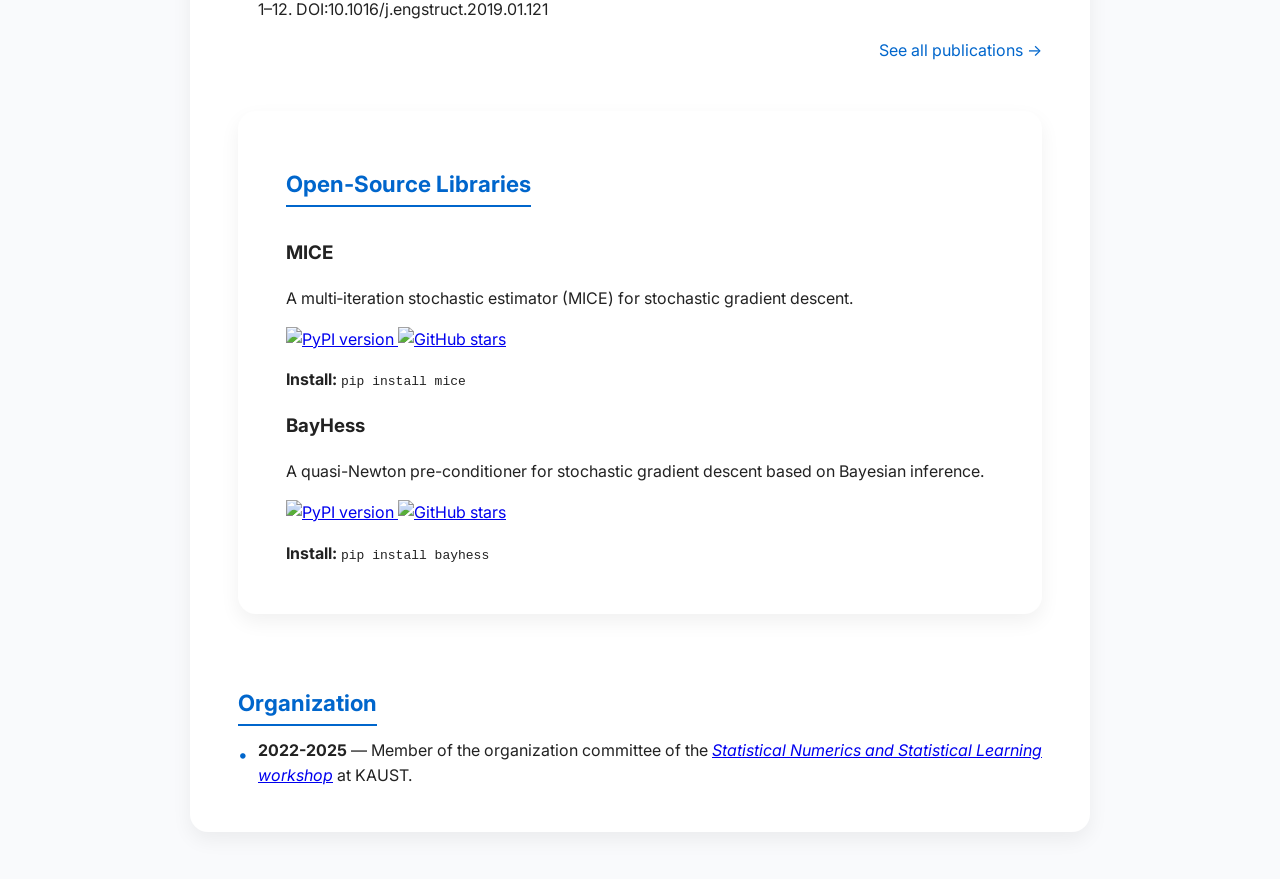
==== commit fb818c00: "Updating publications and bio" ====
--- a/index.html
+++ b/index.html
@@ -3,7 +3,7 @@
 <head>
   <meta charset="UTF-8">
   <title>André G. Carlon – Postdoc, RWTH Aachen</title>
-  <meta name="description" content="Postdoctoral researcher in uncertainty quantification and stochastic optimization at RWTH Aachen University. Working on optimal experimental design, reliability engineering, and machine learning.">
+  <meta name="description" content="Postdoctoral researcher in uncertainty quantification and stochastic optimization at RWTH Aachen University. Working on optimal experimental design, reliability engineering, and stochastic optimization.">
   
   <!-- Open Graph tags -->
   <meta property="og:title" content="André G. Carlon – Postdoc, RWTH Aachen">
@@ -256,7 +256,7 @@
 
     <section class="about">
       <h2>Bio</h2>
-      <p>I'm André Gustavo Carlon, a postdoctoral researcher and stochastic-optimization enthusiast with a Ph.D. in structural engineering. My work sits at the intersection of statistical methodology and real-world applications: I develop and analyze novel stochastic-gradient techniques—variance reduction, optimal preconditioning—to tackle problems in optimal experimental design, reliability-based design optimization, and efficient training of machine-learning models. I also serve as an Associate Editor for <em>Statistics and Computing</em>.</p>
+      <p>I’m André Gustavo Carlon, a postdoctoral researcher with a Ph.D. in structural engineering. My work focuses on stochastic optimization, particularly the development and analysis of stochastic gradient methods, including variance reduction and preconditioning techniques. I am interested in applications to optimal experimental design, reliability analysis, and machine learning. I serve as an Associate Editor for Statistics and Computing.
     </section>
 
     <section class="interests">
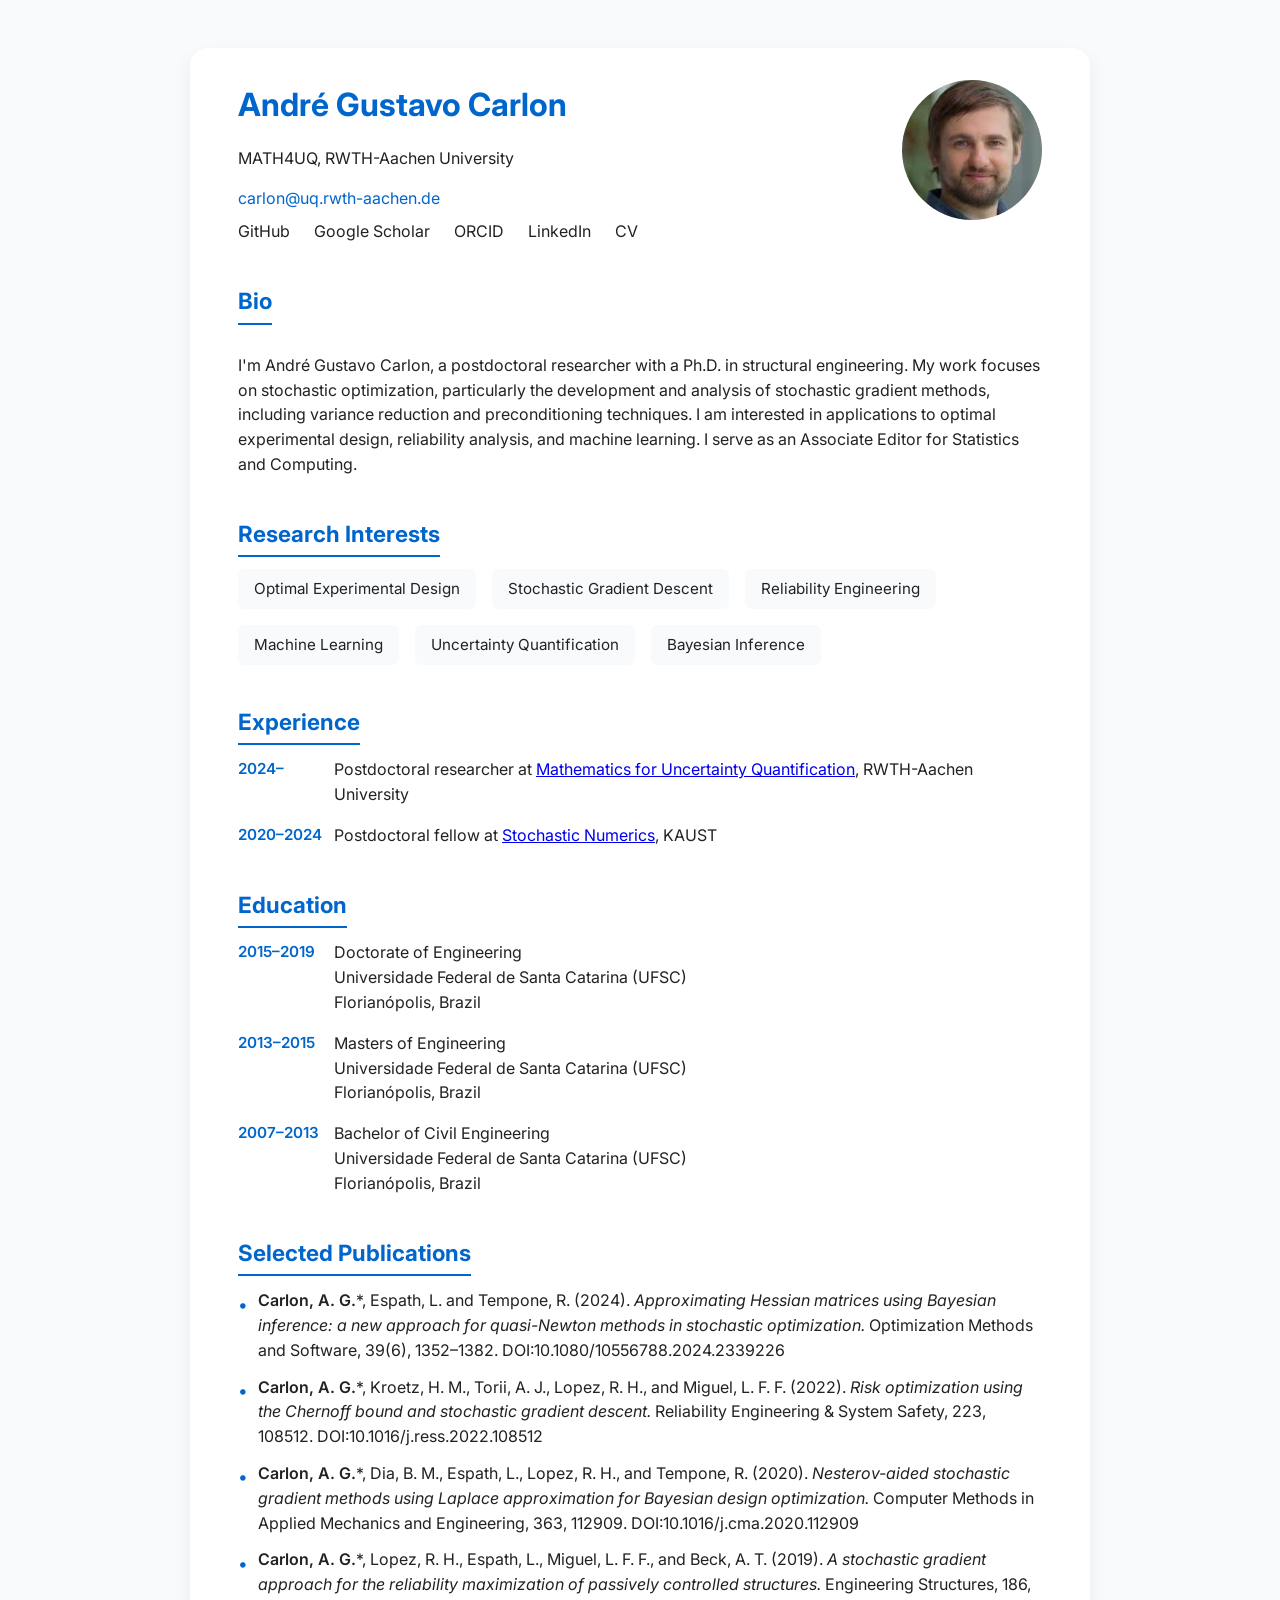
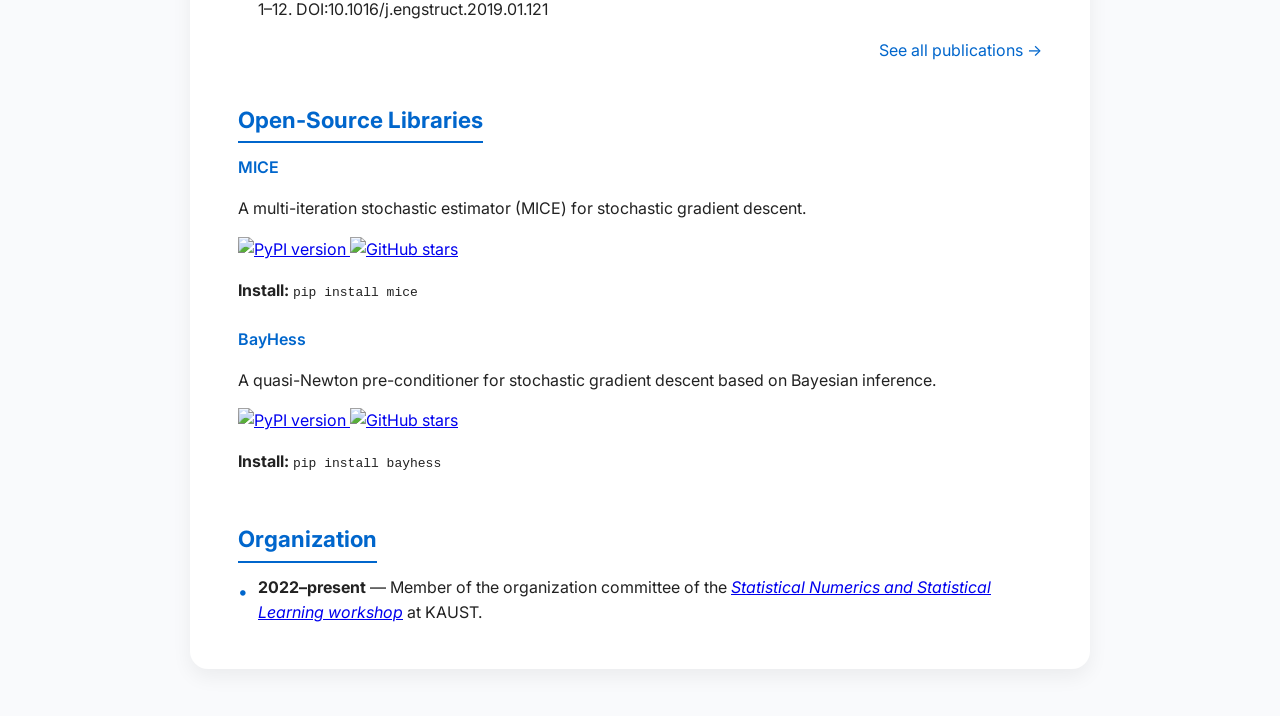
==== commit cc018dc0: "Updates" ====
--- a/index.html
+++ b/index.html
@@ -2,44 +2,26 @@
 <html lang="en">
 <head>
   <meta charset="UTF-8">
+  <meta name="viewport" content="width=device-width, initial-scale=1">
   <title>André G. Carlon – Postdoc, RWTH Aachen</title>
   <meta name="description" content="Postdoctoral researcher in uncertainty quantification and stochastic optimization at RWTH Aachen University. Working on optimal experimental design, reliability engineering, and stochastic optimization.">
-  
+
   <!-- Open Graph tags -->
   <meta property="og:title" content="André G. Carlon – Postdoc, RWTH Aachen">
   <meta property="og:description" content="Postdoctoral researcher in uncertainty quantification and stochastic optimization at RWTH Aachen University.">
+  <meta property="og:image" content="https://agcarlon.github.io/profile.jpg">
   <meta property="og:type" content="website">
   <meta property="og:url" content="https://agcarlon.github.io">
-  
+
+  <link rel="icon" type="image/svg+xml" href="favicon.svg">
+
   <link rel="preconnect" href="https://fonts.googleapis.com">
   <link rel="preconnect" href="https://fonts.gstatic.com" crossorigin>
   <link href="https://fonts.googleapis.com/css2?family=Inter:wght@300;400;600&display=swap" rel="stylesheet">
+
+  <link rel="stylesheet" href="style.css">
+
   <style>
-    :root {
-      --accent: #0066cc;
-      --bg: #f9fafc;
-      --text: #222;
-    }
-
-    * { box-sizing: border-box; }
-
-    body {
-      margin: 0;
-      font-family: 'Inter', Arial, sans-serif;
-      background: var(--bg);
-      color: var(--text);
-      line-height: 1.55;
-    }
-
-    .card {
-      max-width: 900px;
-      margin: 3rem auto;
-      background: #fff;
-      padding: 2rem 3rem;
-      border-radius: 18px;
-      box-shadow: 0 8px 20px rgba(0,0,0,0.06);
-    }
-
     header {
       display: flex;
       align-items: flex-start;
@@ -56,26 +38,6 @@
       flex-shrink: 0;
     }
 
-    h1 {
-      margin: 0;
-      font-size: 2rem;
-      color: var(--accent);
-    }
-
-    h2 {
-      margin-top: 1.5rem;
-      margin-bottom: 0.75rem;
-      font-size: 1.4rem;
-      color: var(--accent);
-      border-bottom: 2px solid var(--accent);
-      display: inline-block;
-      padding-bottom: 0.25rem;
-    }
-
-    section:first-of-type h2 {
-      margin-top: 0;
-    }
-
     h3.subhead {
       margin: 0.75rem 0 0.25rem;
       font-size: 1rem;
@@ -97,39 +59,12 @@
       margin-top: 1.5rem;
     }
 
-    section.papers ul {
-      list-style: none;
-      padding: 0;
-      margin: 0;
-    }
-
-    section.papers li {
-      margin-bottom: 0.75rem;
-      position: relative;
-      padding-left: 1.25rem;
-    }
-
-    section.papers li::before {
-      content: "\2022";
-      position: absolute;
-      left: 0;
-      top: 0.15rem;
-      color: var(--accent);
-      font-size: 1.1rem;
-    }
-
-    a.doi {
-      text-decoration: none;
-      color: inherit;
-    }
-
-    a.doi:hover {
-      color: var(--accent);
-      text-decoration: underline;
-    }
-
     section {
       margin-top: 1rem;
+    }
+
+    section:first-of-type h2 {
+      margin-top: 0;
     }
 
     section.experience ul {
@@ -231,6 +166,18 @@
       padding: 0.5rem 1rem;
       border-radius: 6px;
       font-size: 0.95rem;
+    }
+
+    /* Toolkit section overrides */
+    .toolkit-list .toolkit-item {
+      margin-bottom: 1.5rem;
+    }
+
+    .toolkit-list h3 {
+      margin: 0 0 0.25rem;
+      font-size: 1rem;
+      font-weight: 600;
+      color: var(--accent);
     }
   </style>
 </head>
@@ -247,16 +194,16 @@
             <a href="https://scholar.google.com/citations?user=LSM7_24AAAAJ&hl=en" target="_blank" rel="noopener noreferrer" title="Google Scholar">Google Scholar</a>
             <a href="https://orcid.org/0000-0002-6252-0883" target="_blank" rel="noopener noreferrer" title="ORCID">ORCID</a>
             <a href="https://www.linkedin.com/in/andré-gustavo-carlon-2813b9276" target="_blank" rel="noopener noreferrer" title="LinkedIn">LinkedIn</a>
-            <a href="cv_carlon.pdf" download title="Download CV">CV</a>
+            <a href="cv_carlon.pdf" title="View CV">CV</a>
           </div>
         </div>
       </div>
-      <img src="profile.jpg" alt="Profile photo">
+      <img src="profile.jpg" alt="André Gustavo Carlon">
     </header>
 
     <section class="about">
       <h2>Bio</h2>
-      <p>I’m André Gustavo Carlon, a postdoctoral researcher with a Ph.D. in structural engineering. My work focuses on stochastic optimization, particularly the development and analysis of stochastic gradient methods, including variance reduction and preconditioning techniques. I am interested in applications to optimal experimental design, reliability analysis, and machine learning. I serve as an Associate Editor for Statistics and Computing.
+      <p>I'm André Gustavo Carlon, a postdoctoral researcher with a Ph.D. in structural engineering. My work focuses on stochastic optimization, particularly the development and analysis of stochastic gradient methods, including variance reduction and preconditioning techniques. I am interested in applications to optimal experimental design, reliability analysis, and machine learning. I serve as an Associate Editor for Statistics and Computing.</p>
     </section>
 
     <section class="interests">
@@ -313,8 +260,8 @@
       <h2>Selected Publications</h2>
       <ul>
         <li>
-          <span class="author">Carlon, A. G.</span>*, Espath, L. and Tempone, R. (2024). 
-          <em>Approximating Hessian matrices using Bayesian inference: a new approach for quasi-Newton methods in stochastic optimization.</em> 
+          <span class="author">Carlon, A. G.</span>*, Espath, L. and Tempone, R. (2024).
+          <em>Approximating Hessian matrices using Bayesian inference: a new approach for quasi-Newton methods in stochastic optimization.</em>
           <span class="journal">Optimization Methods and Software</span>, 39(6), 1352–1382.
           <a class="doi" href="https://doi.org/10.1080/10556788.2024.2339226" target="_blank" rel="noopener noreferrer">DOI:10.1080/10556788.2024.2339226</a>
         </li>
@@ -340,36 +287,30 @@
       <p class="see-all"><a href="publications.html">See all publications →</a></p>
     </section>
 
-    <section id="toolkits" class="card">
+    <section id="toolkits">
       <h2>Open-Source Libraries</h2>
       <div class="toolkit-list">
-        <!-- MICE Toolkit -->
         <div class="toolkit-item">
           <h3>MICE</h3>
-          <p>A multi‐iteration stochastic estimator (MICE) for stochastic gradient descent.</p>
+          <p>A multi-iteration stochastic estimator (MICE) for stochastic gradient descent.</p>
           <p>
-            <!-- PyPI badge -->
             <a href="https://pypi.org/project/mice/">
               <img src="https://img.shields.io/pypi/v/mice.svg" alt="PyPI version">
             </a>
-            <!-- GitHub link -->
             <a href="https://github.com/agcarlon/mice/">
               <img src="https://img.shields.io/github/stars/agcarlon/mice.svg?label=GitHub%20stars" alt="GitHub stars">
             </a>
           </p>
           <p><strong>Install:</strong> <code>pip install mice</code></p>
         </div>
-    
-        <!-- BayHess Toolkit -->
+
         <div class="toolkit-item">
           <h3>BayHess</h3>
           <p>A quasi-Newton pre-conditioner for stochastic gradient descent based on Bayesian inference.</p>
           <p>
-            <!-- PyPI badge -->
             <a href="https://pypi.org/project/bayhess/">
               <img src="https://img.shields.io/pypi/v/bayhess.svg" alt="PyPI version">
             </a>
-            <!-- GitHub link -->
             <a href="https://github.com/agcarlon/bayhess/">
               <img src="https://img.shields.io/github/stars/agcarlon/bayhess.svg?label=GitHub%20stars" alt="GitHub stars">
             </a>
@@ -382,7 +323,7 @@
     <section class="papers">
       <h2>Organization</h2>
       <ul>
-        <li><strong>2022-2025</strong> — Member of the organization committee of the <a href="https://cemse.kaust.edu.sa/events/by-type/workshop/2025/05/18/stochastic-numerics-and-statistical-learning-theory-and" target="_blank" rel="noopener noreferrer"><em>Statistical Numerics and Statistical Learning workshop</em></a> at KAUST.</li>
+        <li><strong>2022–present</strong> — Member of the organization committee of the <a href="https://cemse.kaust.edu.sa/events/by-type/workshop/2025/05/18/stochastic-numerics-and-statistical-learning-theory-and" target="_blank" rel="noopener noreferrer"><em>Statistical Numerics and Statistical Learning workshop</em></a> at KAUST.</li>
       </ul>
     </section>
   </div>
--- a/style.css
+++ b/style.css
@@ -0,0 +1,93 @@
+:root {
+  --accent: #0066cc;
+  --bg: #f9fafc;
+  --text: #222;
+}
+
+* { box-sizing: border-box; }
+
+body {
+  margin: 0;
+  font-family: 'Inter', Arial, sans-serif;
+  background: var(--bg);
+  color: var(--text);
+  line-height: 1.55;
+}
+
+.card {
+  max-width: 900px;
+  margin: 3rem auto;
+  background: #fff;
+  padding: 2rem 3rem;
+  border-radius: 18px;
+  box-shadow: 0 8px 20px rgba(0,0,0,0.06);
+}
+
+h1 {
+  margin: 0;
+  font-size: 2rem;
+  color: var(--accent);
+}
+
+h2 {
+  margin-top: 1.5rem;
+  margin-bottom: 0.75rem;
+  font-size: 1.4rem;
+  color: var(--accent);
+  border-bottom: 2px solid var(--accent);
+  display: inline-block;
+  padding-bottom: 0.25rem;
+}
+
+section.papers ul {
+  list-style: none;
+  padding: 0;
+  margin: 0;
+}
+
+section.papers li {
+  margin-bottom: 0.75rem;
+  position: relative;
+  padding-left: 1.25rem;
+}
+
+section.papers li::before {
+  content: "\2022";
+  position: absolute;
+  left: 0;
+  top: 0.15rem;
+  color: var(--accent);
+  font-size: 1.1rem;
+}
+
+a.doi {
+  text-decoration: none;
+  color: inherit;
+}
+
+a.doi:hover {
+  color: var(--accent);
+  text-decoration: underline;
+}
+
+.back-link {
+  display: inline-block;
+  margin-bottom: 1.5rem;
+  color: var(--accent);
+  text-decoration: none;
+}
+
+.back-link:hover {
+  text-decoration: underline;
+}
+
+.author {
+  font-weight: 600;
+}
+
+.note {
+  font-size: 0.9rem;
+  color: #666;
+  margin-top: 2rem;
+  font-style: italic;
+}
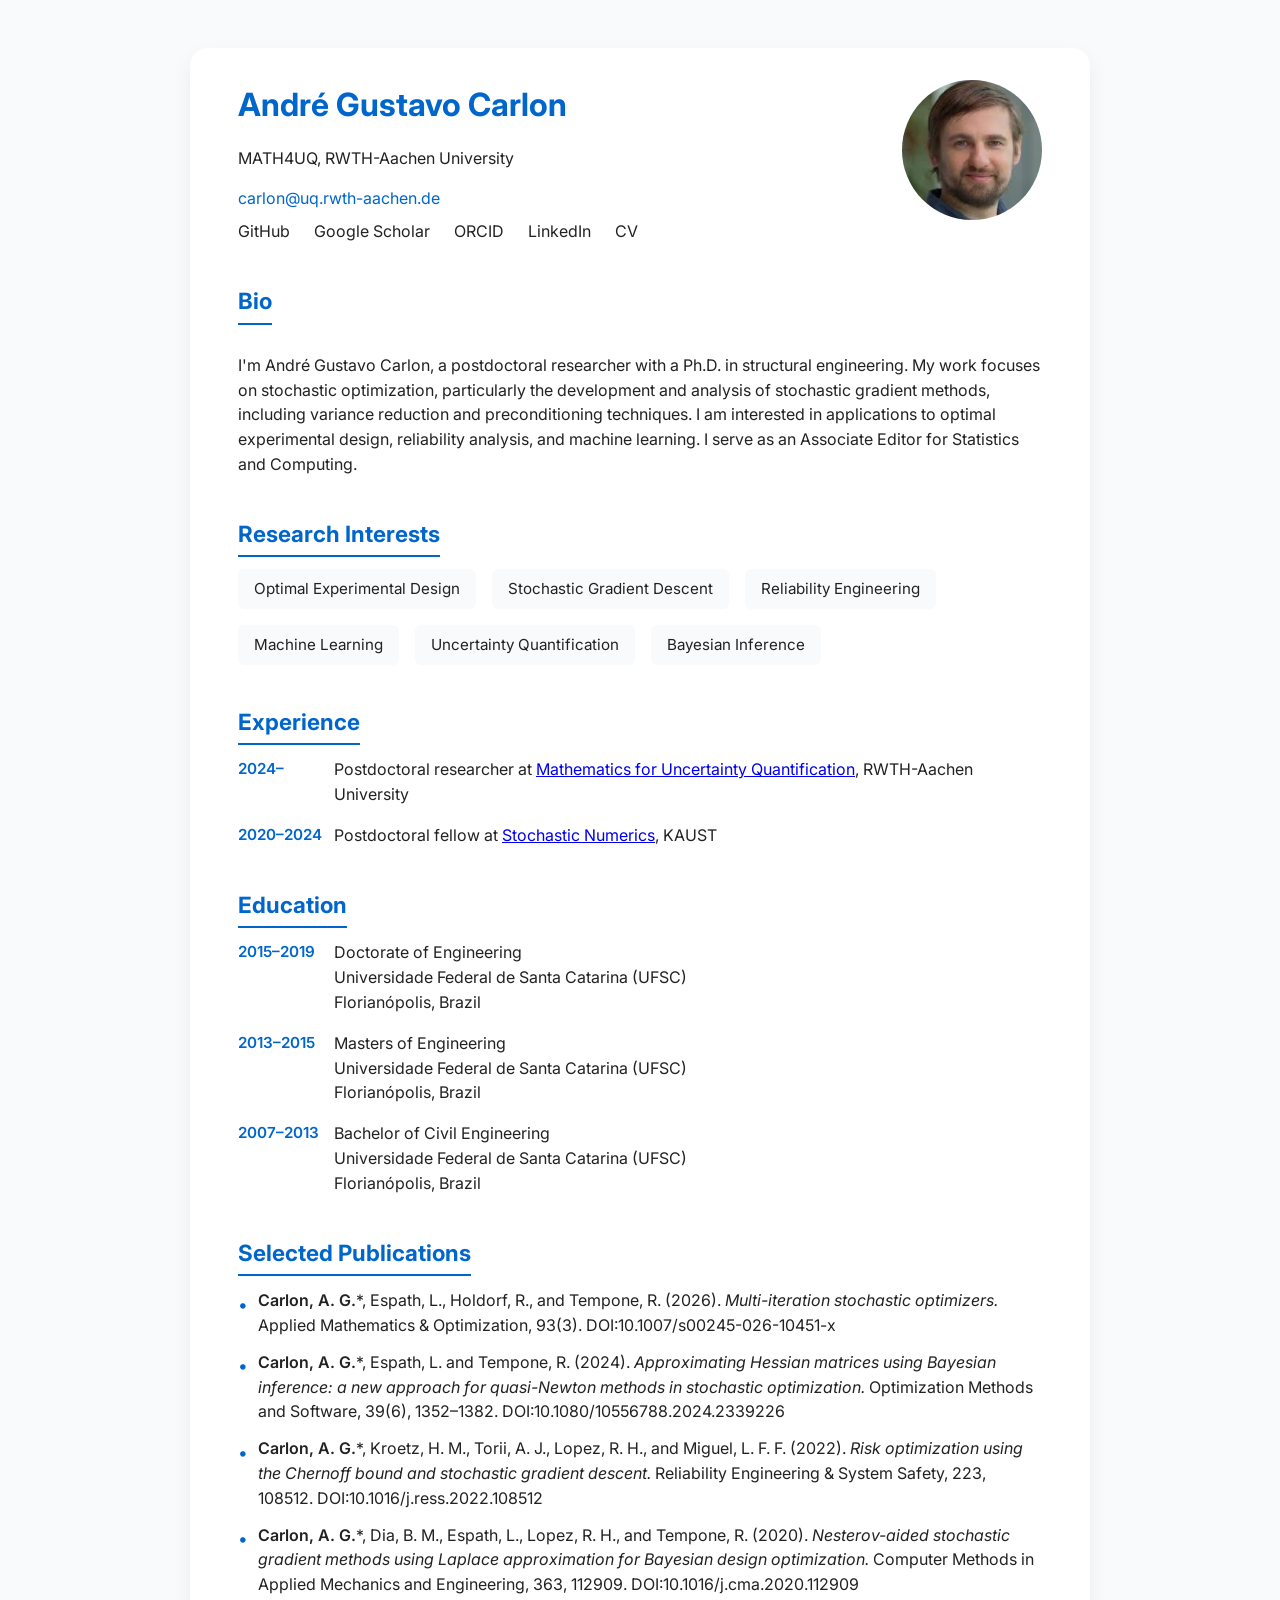
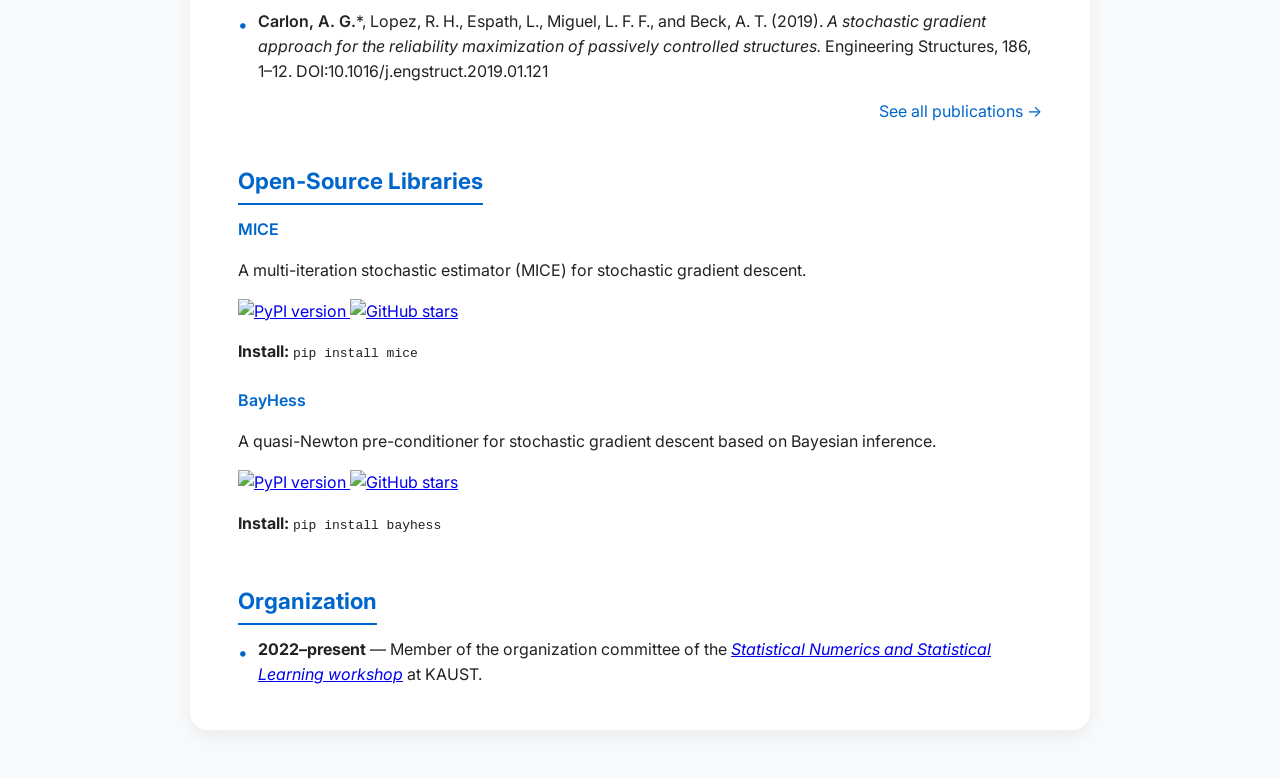
==== commit 59f52f79: "updated with new publication" ====
--- a/index.html
+++ b/index.html
@@ -260,6 +260,12 @@
       <h2>Selected Publications</h2>
       <ul>
         <li>
+          <span class="author">Carlon, A. G.</span>*, Espath, L., Holdorf, R., and Tempone, R. (2026).
+          <em>Multi-iteration stochastic optimizers.</em>
+          <span class="journal">Applied Mathematics & Optimization</span>, 93(3).
+          <a class="doi" href="https://doi.org/10.1007/s00245-026-10451-x" target="_blank" rel="noopener noreferrer">DOI:10.1007/s00245-026-10451-x</a>
+        </li>
+        <li>
           <span class="author">Carlon, A. G.</span>*, Espath, L. and Tempone, R. (2024).
           <em>Approximating Hessian matrices using Bayesian inference: a new approach for quasi-Newton methods in stochastic optimization.</em>
           <span class="journal">Optimization Methods and Software</span>, 39(6), 1352–1382.
